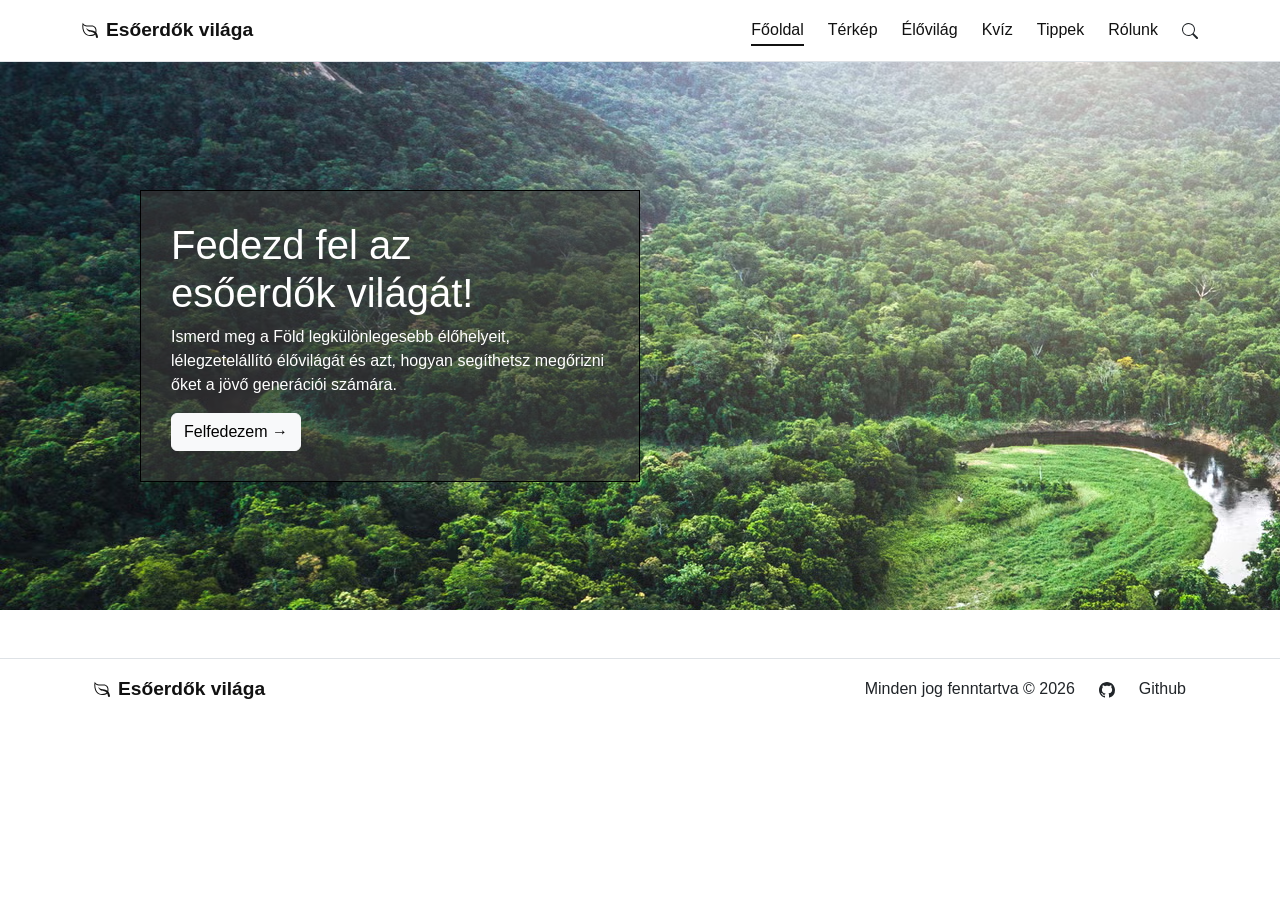
==== pages/elovilag.html @ c5bc5db4 "elovilag html létrehozása + header + footer" ====
<!DOCTYPE html>
<html lang="hu">

<head>
    <meta charset="UTF-8">
    <meta name="viewport" content="width=device-width, initial-scale=1.0">
    <title>Esőerdő project</title>
    <link rel="stylesheet" href="../css/bootstrap.min.css">
    <link rel="stylesheet" href="../css/style.css">

</head>

<body>
    <header class="border-bottom">
        <div class="container d-flex justify-content-between align-items-center py-3">
            <a href="#" class="logo d-flex align-items-center gap-2">
                <svg xmlns="http://www.w3.org/2000/svg" width="16" height="16" fill="currentColor" class="bi bi-leaf"
                    viewBox="0 0 16 16">
                    <path
                        d="M1.4 1.7c.216.289.65.84 1.725 1.274 1.093.44 2.884.774 5.834.528l.37-.023c1.823-.06 3.117.598 3.956 1.579C14.16 6.082 14.5 7.41 14.5 8.5c0 .58-.032 1.285-.229 1.997q.198.248.382.54c.756 1.2 1.19 2.563 1.348 3.966a1 1 0 0 1-1.98.198c-.13-.97-.397-1.913-.868-2.77C12.173 13.386 10.565 14 8 14c-1.854 0-3.32-.544-4.45-1.435-1.125-.887-1.89-2.095-2.391-3.383C.16 6.62.16 3.646.509 1.902L.73.806zm-.05 1.39c-.146 1.609-.008 3.809.74 5.728.457 1.17 1.13 2.213 2.079 2.961.942.744 2.185 1.22 3.83 1.221 2.588 0 3.91-.66 4.609-1.445-1.789-2.46-4.121-1.213-6.342-2.68-.74-.488-1.735-1.323-1.844-2.308-.023-.214.237-.274.38-.112 1.4 1.6 3.573 1.757 5.59 2.045 1.227.215 2.21.526 3.033 1.158.058-.39.075-.782.075-1.158 0-.91-.288-1.988-.975-2.792-.626-.732-1.622-1.281-3.167-1.229l-.316.02c-3.05.253-5.01-.08-6.291-.598a5.3 5.3 0 0 1-1.4-.811" />
                </svg>
                <span>Esőerdők világa</span>
            </a>

            <nav>
                <ul class="d-flex align-items-center gap-4 m-0 p-0">
                    <li><a href="../index.html" class="active">Főoldal</a></li>
                    <li><a href="#">Térkép</a></li>
                    <li><a href="#">Élővilág</a></li>
                    <li><a href="./pages/kviz.html">Kvíz</a></li>
                    <li><a href="#">Tippek</a></li>
                    <li><a href="#">Rólunk</a></li>
                    <li>
                        <svg xmlns="http://www.w3.org/2000/svg" width="16" height="16" fill="currentColor"
                            class="bi bi-search" viewBox="0 0 16 16">
                            <path
                                d="M11.742 10.344a6.5 6.5 0 1 0-1.397 1.398h-.001q.044.06.098.115l3.85 3.85a1 1 0 0 0 1.415-1.414l-3.85-3.85a1 1 0 0 0-.115-.1zM12 6.5a5.5 5.5 0 1 1-11 0 5.5 5.5 0 0 1 11 0" />
                        </svg>
                    </li>
                </ul>
            </nav>
        </div>
    </header>
    <main>
        <section class="hero mb-5">
            <div class="container">
                <div class="col-lg-6">
                    <h1>Fedezd fel az<br>esőerdők világát!</h1>
                    <p>
                        Ismerd meg a Föld legkülönlegesebb élőhelyeit, lélegzetelállító
                        élővilágát és azt, hogyan segíthetsz megőrizni őket a jövő generációi számára.
                    </p>
                    <a href="#" class="btn btn-light hero-btn">Felfedezem →</a>
                </div>
            </div>
        </section>
        
    </main>
    <footer class="border-top">
        <div class="container">
            <div class="container d-flex justify-content-between align-items-center py-3">
                <a href="#" class="logo d-flex align-items-center gap-2">
                    <svg xmlns="http://www.w3.org/2000/svg" width="16" height="16" fill="currentColor"
                        class="bi bi-leaf" viewBox="0 0 16 16">
                        <path
                            d="M1.4 1.7c.216.289.65.84 1.725 1.274 1.093.44 2.884.774 5.834.528l.37-.023c1.823-.06 3.117.598 3.956 1.579C14.16 6.082 14.5 7.41 14.5 8.5c0 .58-.032 1.285-.229 1.997q.198.248.382.54c.756 1.2 1.19 2.563 1.348 3.966a1 1 0 0 1-1.98.198c-.13-.97-.397-1.913-.868-2.77C12.173 13.386 10.565 14 8 14c-1.854 0-3.32-.544-4.45-1.435-1.125-.887-1.89-2.095-2.391-3.383C.16 6.62.16 3.646.509 1.902L.73.806zm-.05 1.39c-.146 1.609-.008 3.809.74 5.728.457 1.17 1.13 2.213 2.079 2.961.942.744 2.185 1.22 3.83 1.221 2.588 0 3.91-.66 4.609-1.445-1.789-2.46-4.121-1.213-6.342-2.68-.74-.488-1.735-1.323-1.844-2.308-.023-.214.237-.274.38-.112 1.4 1.6 3.573 1.757 5.59 2.045 1.227.215 2.21.526 3.033 1.158.058-.39.075-.782.075-1.158 0-.91-.288-1.988-.975-2.792-.626-.732-1.622-1.281-3.167-1.229l-.316.02c-3.05.253-5.01-.08-6.291-.598a5.3 5.3 0 0 1-1.4-.811" />
                    </svg>
                    <span>Esőerdők világa</span>
                </a>

                <nav>
                    <ul class="d-flex align-items-center gap-4 m-0 p-0">
                        <li>Minden jog fenntartva &copy; 2026</li>
                        <li><svg xmlns="http://www.w3.org/2000/svg" width="16" height="16" fill="currentColor"
                                class="bi bi-github" viewBox="0 0 16 16">
                                <path
                                    d="M8 0C3.58 0 0 3.58 0 8c0 3.54 2.29 6.53 5.47 7.59.4.07.55-.17.55-.38 0-.19-.01-.82-.01-1.49-2.01.37-2.53-.49-2.69-.94-.09-.23-.48-.94-.82-1.13-.28-.15-.68-.52-.01-.53.63-.01 1.08.58 1.23.82.72 1.21 1.87.87 2.33.66.07-.52.28-.87.51-1.07-1.78-.2-3.64-.89-3.64-3.95 0-.87.31-1.59.82-2.15-.08-.2-.36-1.02.08-2.12 0 0 .67-.21 2.2.82.64-.18 1.32-.27 2-.27s1.36.09 2 .27c1.53-1.04 2.2-.82 2.2-.82.44 1.1.16 1.92.08 2.12.51.56.82 1.27.82 2.15 0 3.07-1.87 3.75-3.65 3.95.29.25.54.73.54 1.48 0 1.07-.01 1.93-.01 2.2 0 .21.15.46.55.38A8.01 8.01 0 0 0 16 8c0-4.42-3.58-8-8-8" />
                            </svg></li>
                        <li>Github</li>
                    </ul>
                </nav>
            </div>
        </div>
    </footer>
    <script src="js/bootstrap.bundle.min.js"></script>
    <script src="js/script.js"></script>
</body>

</html>
---- css/style.css ----
body {
    font-family: 'Inter', sans-serif;
}

.logo {
    color: #111;
    font-size: larger;
    font-weight: 700;
    text-decoration: none;
}

header ul,
footer ul {
    list-style: none;
}

header nav a,
footer nav a {
    font-size: medium;
    padding-bottom: 6px;
    border-bottom: 2px solid transparent;
}

.card-body a,
header nav a,
footer nav a {
    text-decoration: none;
    color: #111;
}

header nav a.active,
header nav a:hover {
    border-bottom-color: #111;
}

.hero {
    background-image: url(../img/hero-bg.webp);
    padding: 10%;
    color: #fff;
}

.hero .col-lg-6 {
    background-color: rgba(58, 56, 56, 0.6);
    border: 1px solid black;
    padding: 3%;
}

.cards svg, .paw{
    height: 30px;
}

.card{
    height: 250px;
}


.about {
    padding: 90px 0;
}

.about-img {
    width: 280px;
    height: 280px;
    object-fit: cover;
}

.about h2 {
    font-weight: 700;
    color: #222;
    margin-bottom: 20px;
}

.about p {
    color: #555;
    font-size: 18px;
}
.btn-dark a {
  color: #fff;
  text-decoration: none;
}
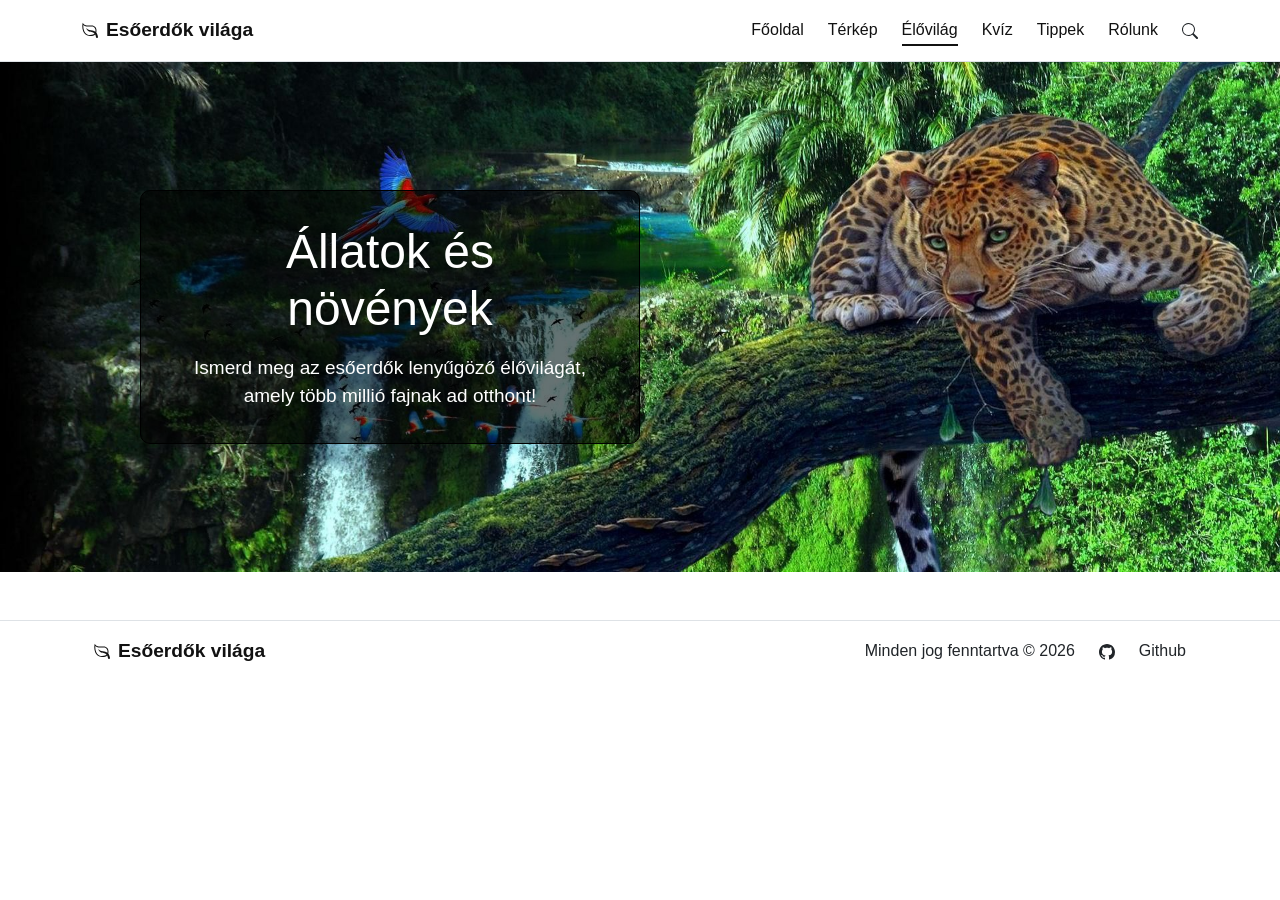
==== commit 656ec9c6: "elovilag hero elkeszítése" ====
--- a/pages/elovilag.html
+++ b/pages/elovilag.html
@@ -7,6 +7,7 @@
     <title>Esőerdő project</title>
     <link rel="stylesheet" href="../css/bootstrap.min.css">
     <link rel="stylesheet" href="../css/style.css">
+    <link rel="stylesheet" href="../css/elovilag.css">
 
 </head>
 
@@ -24,9 +25,9 @@
 
             <nav>
                 <ul class="d-flex align-items-center gap-4 m-0 p-0">
-                    <li><a href="../index.html" class="active">Főoldal</a></li>
+                    <li><a href="../index.html">Főoldal</a></li>
                     <li><a href="#">Térkép</a></li>
-                    <li><a href="#">Élővilág</a></li>
+                    <li><a href="#" class="active">Élővilág</a></li>
                     <li><a href="./pages/kviz.html">Kvíz</a></li>
                     <li><a href="#">Tippek</a></li>
                     <li><a href="#">Rólunk</a></li>
@@ -42,15 +43,13 @@
         </div>
     </header>
     <main>
-        <section class="hero mb-5">
+        <section class="hero text-center mb-5">
             <div class="container">
                 <div class="col-lg-6">
-                    <h1>Fedezd fel az<br>esőerdők világát!</h1>
+                    <h1>Állatok és növények</h1>
                     <p>
-                        Ismerd meg a Föld legkülönlegesebb élőhelyeit, lélegzetelállító
-                        élővilágát és azt, hogyan segíthetsz megőrizni őket a jövő generációi számára.
+                        Ismerd meg az esőerdők lenyűgöző élővilágát, amely több millió fajnak ad otthont!
                     </p>
-                    <a href="#" class="btn btn-light hero-btn">Felfedezem →</a>
                 </div>
             </div>
         </section>
--- a/css/elovilag.css
+++ b/css/elovilag.css
@@ -0,0 +1,22 @@
+.hero {
+  width: 100%;
+  background: url("../img/elovilag-bg.jpg") center / cover no-repeat;
+  display: flex;
+}
+
+.hero .col-lg-6 {
+  padding: 32px 40px;
+  background: rgba(0, 0, 0, 0.55);
+  border-radius: 10px;
+  color: #fff;
+}
+
+.hero h1 {
+  font-size: 48px;
+  margin-bottom: 16px;
+}
+
+.hero p {
+  font-size: 19px;
+  margin: 0;
+}
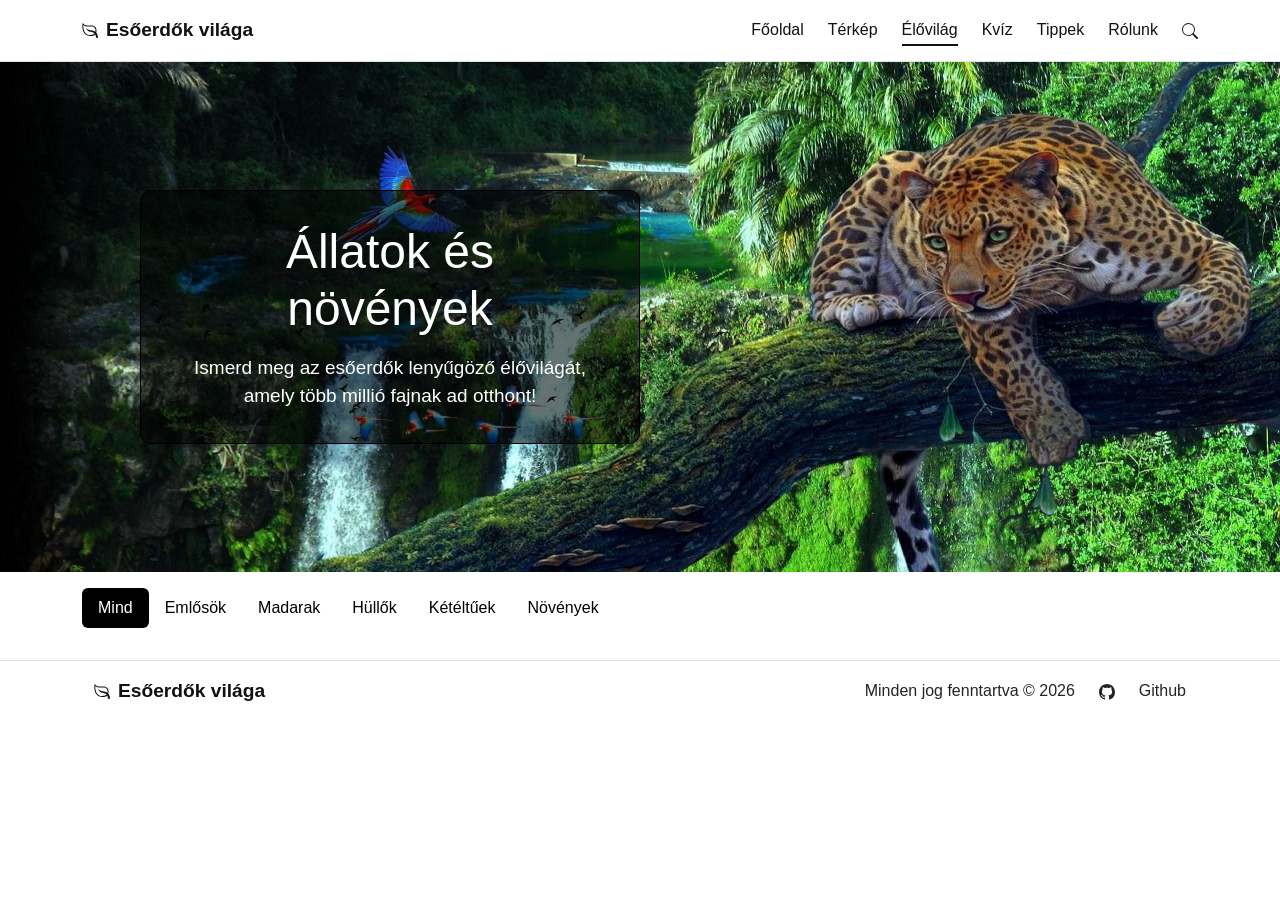
==== commit 92d829c3: "Képek + elovilag.js lista + elovilag.css card magasság beállítása" ====
--- a/pages/elovilag.html
+++ b/pages/elovilag.html
@@ -42,8 +42,8 @@
             </nav>
         </div>
     </header>
-    <main>
-        <section class="hero text-center mb-5">
+    <main class="mb-3">
+        <section class="hero text-center mb-3">
             <div class="container">
                 <div class="col-lg-6">
                     <h1>Állatok és növények</h1>
@@ -53,7 +53,33 @@
                 </div>
             </div>
         </section>
-        
+        <section class="allatLista mb-3">
+            <div class="container">
+                <ul class="nav nav-pills mb-3">
+                    <li class="nav-item">
+                        <a class="nav-link active">Mind</a>
+                    </li>
+                    <li class="nav-item">
+                        <a class="nav-link">Emlősök</a>
+                    </li>
+                    <li class="nav-item">
+                        <a class="nav-link">Madarak</a>
+                    </li>
+                    <li class="nav-item">
+                        <a class="nav-link">Hüllők</a>
+                    </li>
+                    <li class="nav-item">
+                        <a class="nav-link">Kétéltűek</a>
+                    </li>
+                    <li class="nav-item">
+                        <a class="nav-link">Növények</a>
+                    </li>
+                </ul>
+                <div class="cards d-flex flex-wrap gap-4 mb-3">
+                    
+                </div>
+            </div>
+        </section>
     </main>
     <footer class="border-top">
         <div class="container">
@@ -81,8 +107,8 @@
             </div>
         </div>
     </footer>
-    <script src="js/bootstrap.bundle.min.js"></script>
-    <script src="js/script.js"></script>
+    <script src="../js/bootstrap.bundle.min.js"></script>
+    <script src="../js/elovilag.js"></script>
 </body>
 
 </html>
--- a/css/elovilag.css
+++ b/css/elovilag.css
@@ -19,4 +19,26 @@
 .hero p {
   font-size: 19px;
   margin: 0;
+}
+.allatLista .nav-link {
+  color: #000;
+  cursor: pointer;
+}
+
+.allatLista .nav-link:hover {
+  color: #000;
+  background-color: #e9e9e9;
+}
+
+.allatLista .nav-link.active {
+  background-color: #000;
+  color: #fff;
+}
+
+.card{
+    height: 400px;
+}
+
+.card-img-top{
+    height: 200px;
 }
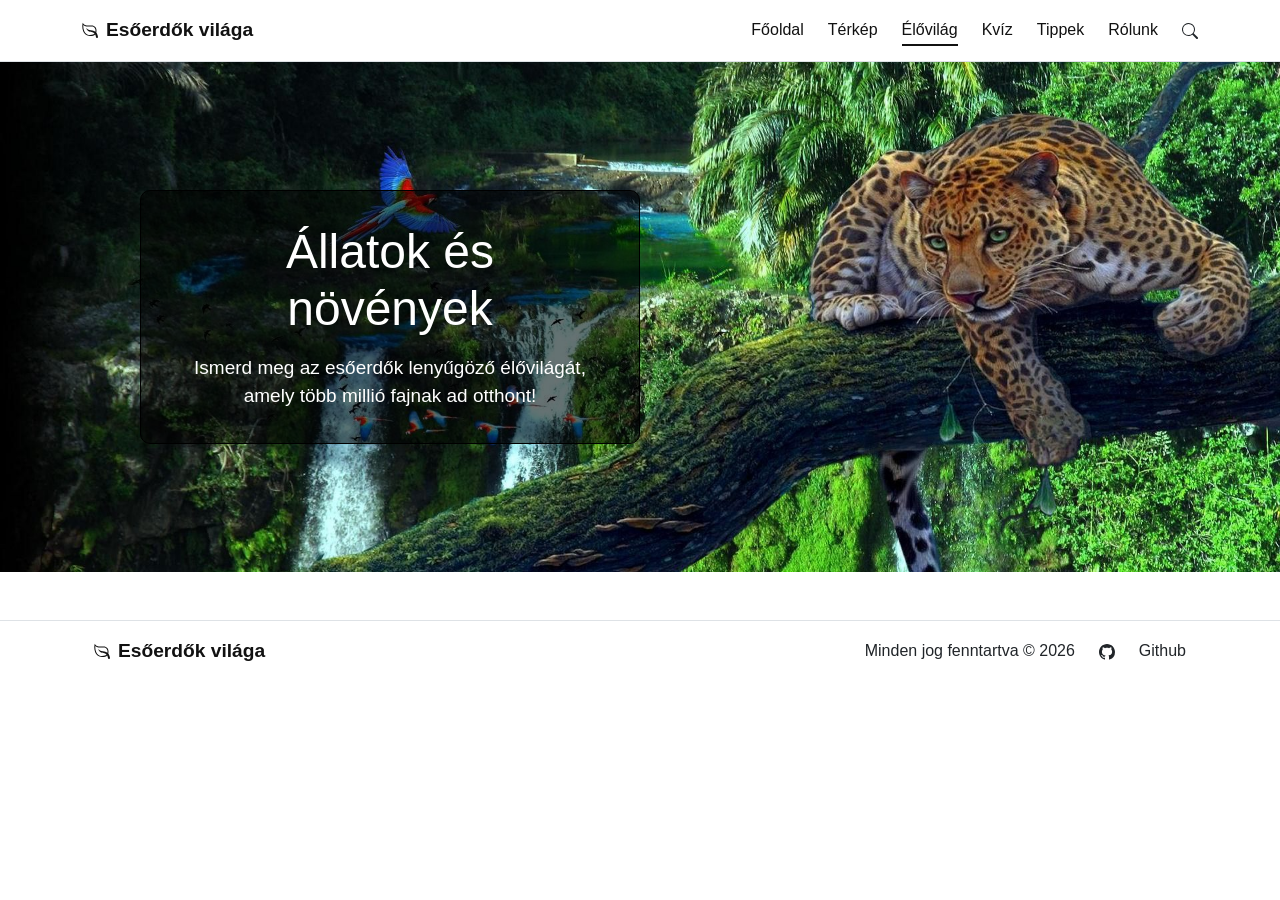
==== commit 8b0c5db9: "Térkép hero módosítás" ====
--- a/pages/elovilag.html
+++ b/pages/elovilag.html
@@ -26,11 +26,11 @@
             <nav>
                 <ul class="d-flex align-items-center gap-4 m-0 p-0">
                     <li><a href="../index.html">Főoldal</a></li>
-                    <li><a href="#">Térkép</a></li>
-                    <li><a href="#" class="active">Élővilág</a></li>
-                    <li><a href="./pages/kviz.html">Kvíz</a></li>
-                    <li><a href="#">Tippek</a></li>
-                    <li><a href="#">Rólunk</a></li>
+                    <li><a href="./terkep.html">Térkép</a></li>
+                    <li><a href="./elovilag.html" class="active">Élővilág</a></li>
+                    <li><a href="./kviz.html">Kvíz</a></li>
+                    <li><a href="./tippek.html">Tippek</a></li>
+                    <li><a href="./rolunk.html">Rólunk</a></li>
                     <li>
                         <svg xmlns="http://www.w3.org/2000/svg" width="16" height="16" fill="currentColor"
                             class="bi bi-search" viewBox="0 0 16 16">
@@ -42,8 +42,8 @@
             </nav>
         </div>
     </header>
-    <main class="mb-3">
-        <section class="hero text-center mb-3">
+    <main>
+        <section class="hero text-center mb-5">
             <div class="container">
                 <div class="col-lg-6">
                     <h1>Állatok és növények</h1>
@@ -53,33 +53,7 @@
                 </div>
             </div>
         </section>
-        <section class="allatLista mb-3">
-            <div class="container">
-                <ul class="nav nav-pills mb-3">
-                    <li class="nav-item">
-                        <a class="nav-link active">Mind</a>
-                    </li>
-                    <li class="nav-item">
-                        <a class="nav-link">Emlősök</a>
-                    </li>
-                    <li class="nav-item">
-                        <a class="nav-link">Madarak</a>
-                    </li>
-                    <li class="nav-item">
-                        <a class="nav-link">Hüllők</a>
-                    </li>
-                    <li class="nav-item">
-                        <a class="nav-link">Kétéltűek</a>
-                    </li>
-                    <li class="nav-item">
-                        <a class="nav-link">Növények</a>
-                    </li>
-                </ul>
-                <div class="cards d-flex flex-wrap gap-4 mb-3">
-                    
-                </div>
-            </div>
-        </section>
+        
     </main>
     <footer class="border-top">
         <div class="container">
@@ -107,8 +81,8 @@
             </div>
         </div>
     </footer>
-    <script src="../js/bootstrap.bundle.min.js"></script>
-    <script src="../js/elovilag.js"></script>
+    <script src="js/bootstrap.bundle.min.js"></script>
+    <script src="js/script.js"></script>
 </body>
 
 </html>
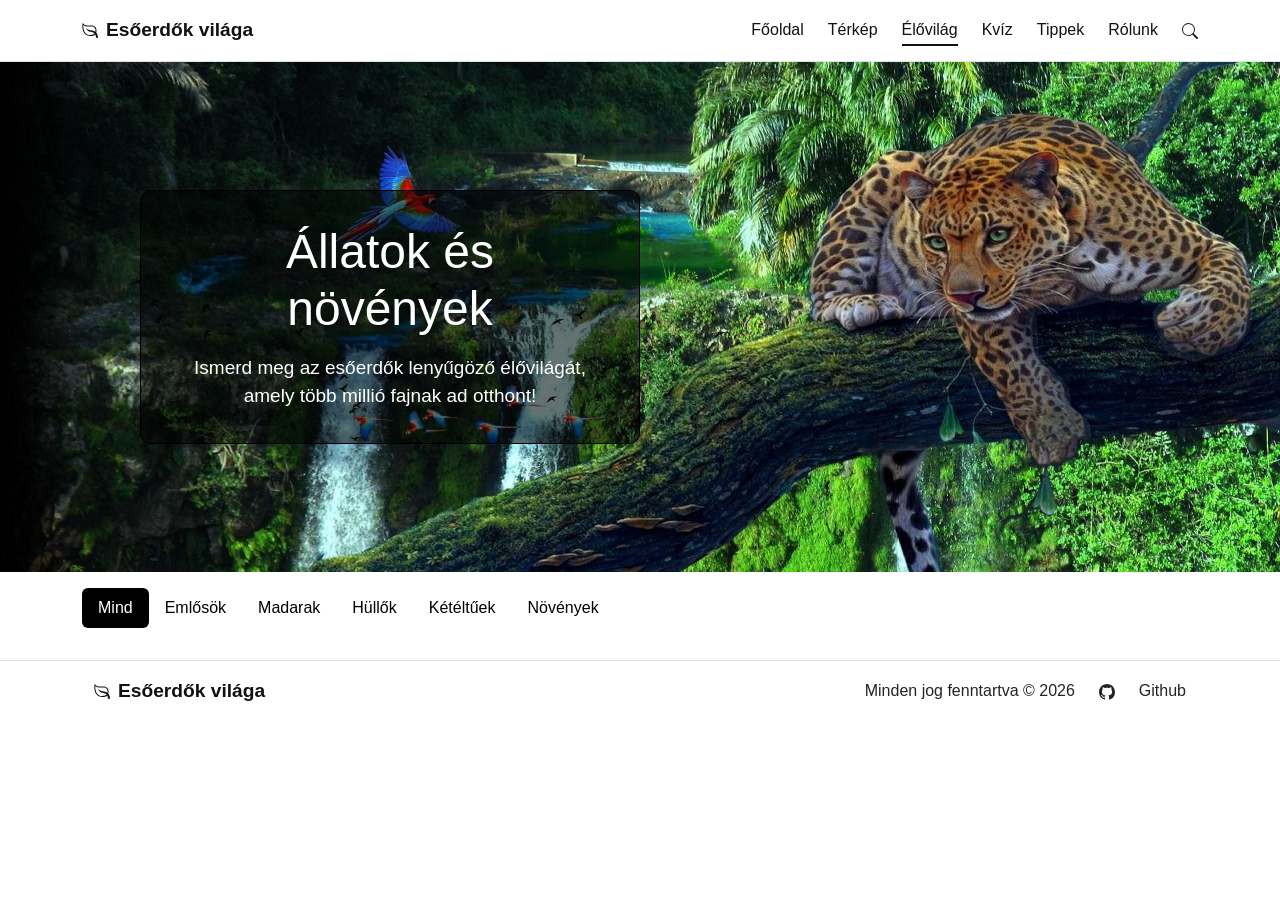
==== commit 0f3b72dc: "Merge branch 'main' of https://github.com/BAJNOKDANI/Esoerdok-vilaga" ====
--- a/pages/elovilag.html
+++ b/pages/elovilag.html
@@ -42,8 +42,8 @@
             </nav>
         </div>
     </header>
-    <main>
-        <section class="hero text-center mb-5">
+    <main class="mb-3">
+        <section class="hero text-center mb-3">
             <div class="container">
                 <div class="col-lg-6">
                     <h1>Állatok és növények</h1>
@@ -53,7 +53,33 @@
                 </div>
             </div>
         </section>
-        
+        <section class="allatLista mb-3">
+            <div class="container">
+                <ul class="nav nav-pills mb-3">
+                    <li class="nav-item">
+                        <a class="nav-link active">Mind</a>
+                    </li>
+                    <li class="nav-item">
+                        <a class="nav-link">Emlősök</a>
+                    </li>
+                    <li class="nav-item">
+                        <a class="nav-link">Madarak</a>
+                    </li>
+                    <li class="nav-item">
+                        <a class="nav-link">Hüllők</a>
+                    </li>
+                    <li class="nav-item">
+                        <a class="nav-link">Kétéltűek</a>
+                    </li>
+                    <li class="nav-item">
+                        <a class="nav-link">Növények</a>
+                    </li>
+                </ul>
+                <div class="cards d-flex flex-wrap gap-4 mb-3">
+                    
+                </div>
+            </div>
+        </section>
     </main>
     <footer class="border-top">
         <div class="container">
@@ -81,8 +107,8 @@
             </div>
         </div>
     </footer>
-    <script src="js/bootstrap.bundle.min.js"></script>
-    <script src="js/script.js"></script>
+    <script src="../js/bootstrap.bundle.min.js"></script>
+    <script src="../js/elovilag.js"></script>
 </body>
 
 </html>
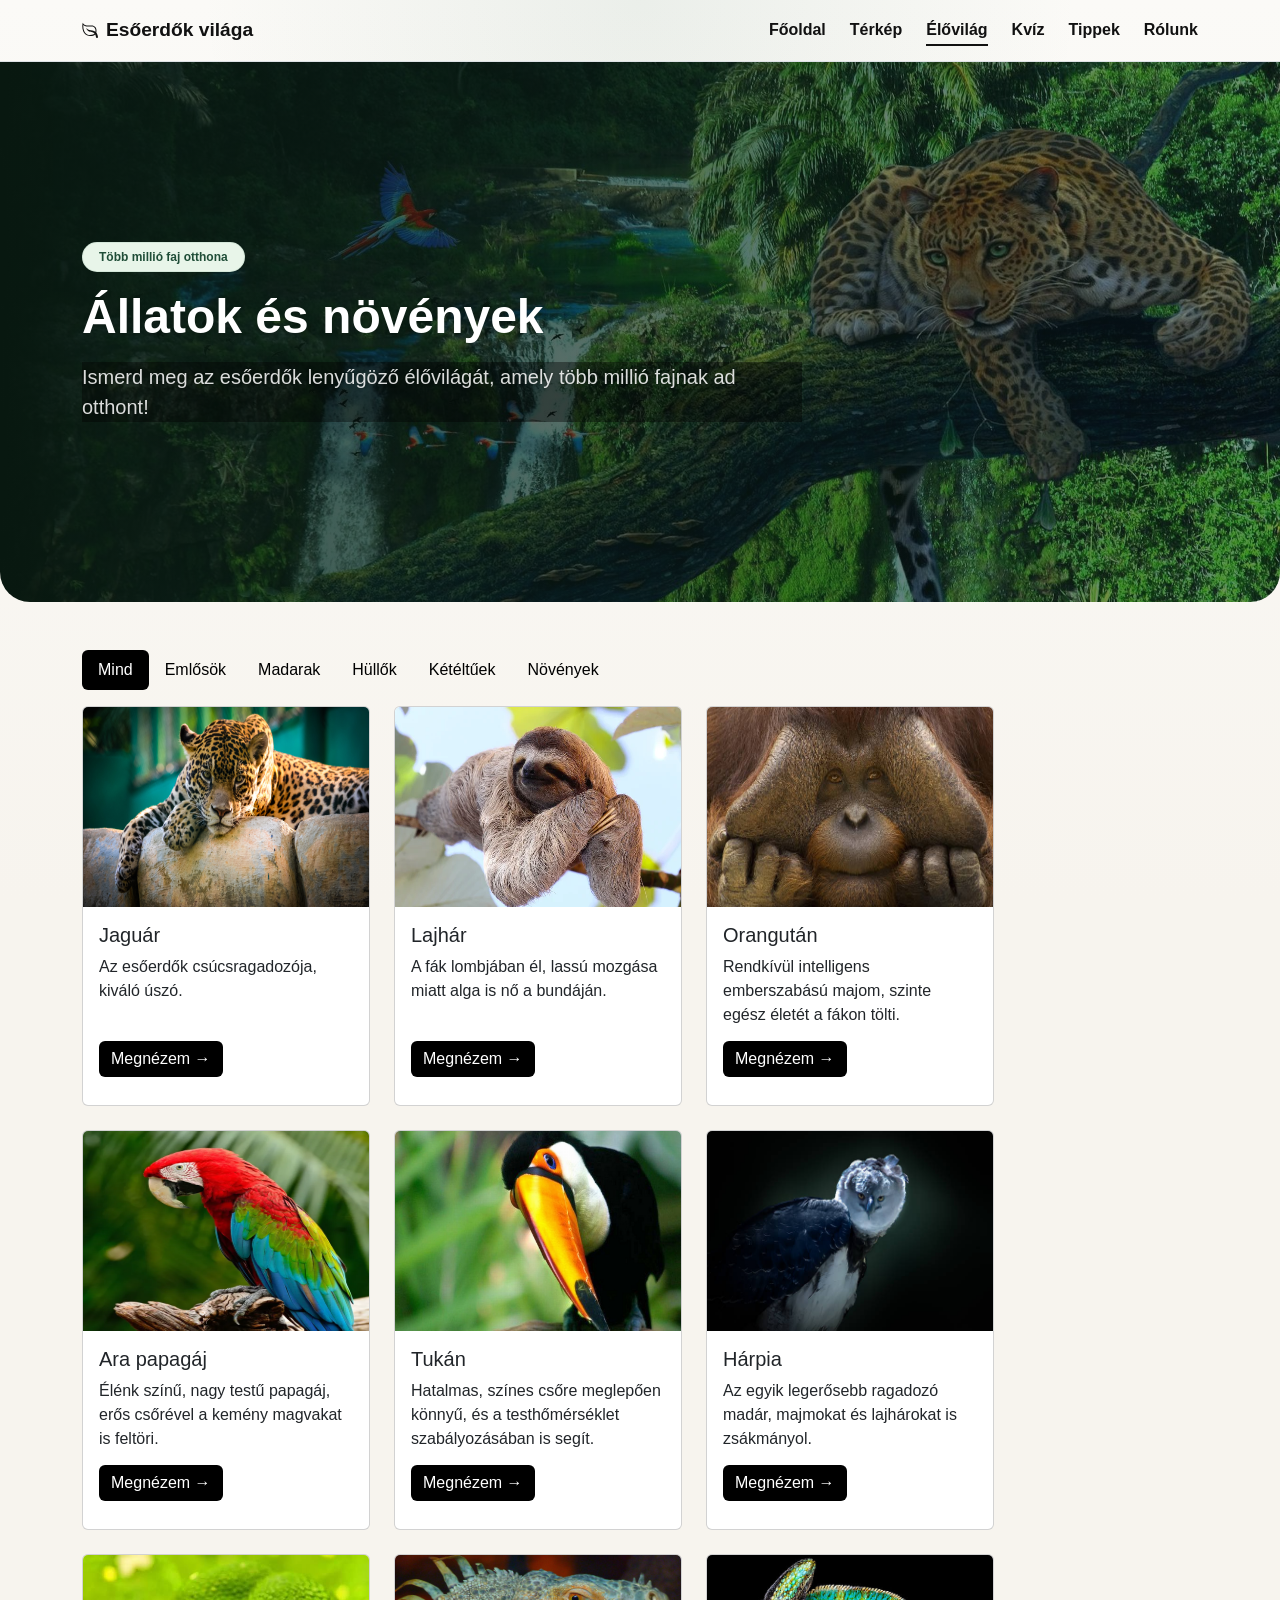
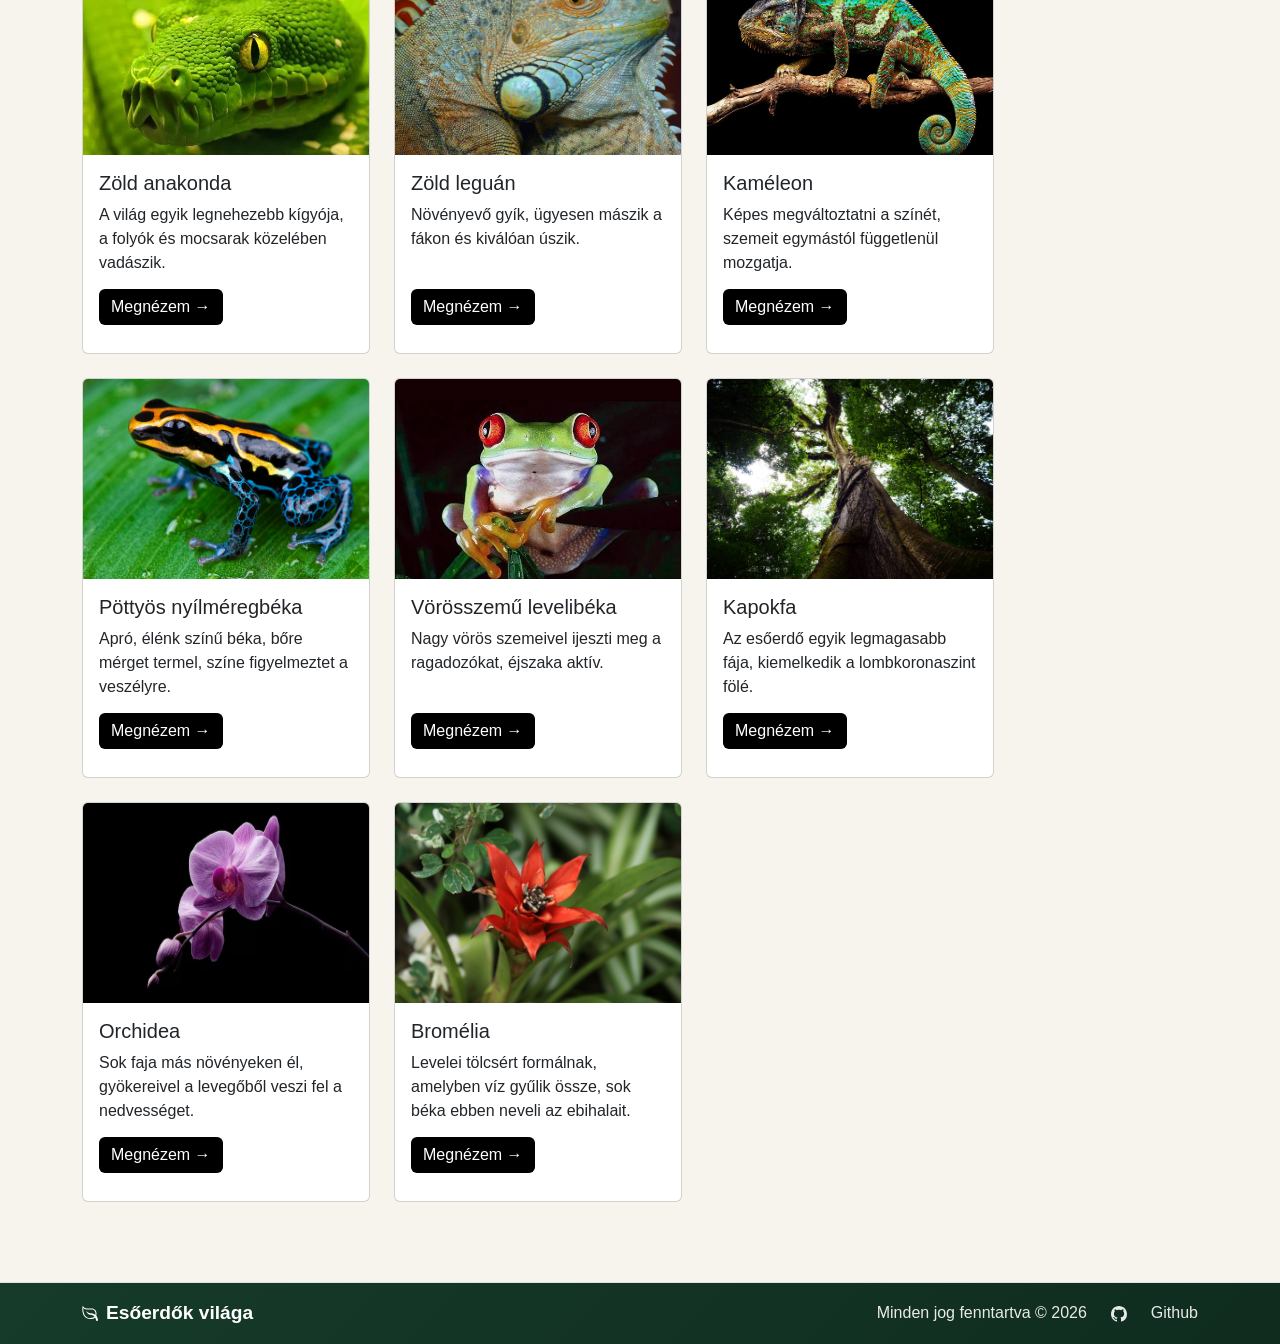
==== commit f7e000a2: "navbar, hero és footer egységesítése globálisan" ====
--- a/pages/elovilag.html
+++ b/pages/elovilag.html
@@ -31,29 +31,25 @@
                     <li><a href="./kviz.html">Kvíz</a></li>
                     <li><a href="./tippek.html">Tippek</a></li>
                     <li><a href="./rolunk.html">Rólunk</a></li>
-                    <li>
-                        <svg xmlns="http://www.w3.org/2000/svg" width="16" height="16" fill="currentColor"
-                            class="bi bi-search" viewBox="0 0 16 16">
-                            <path
-                                d="M11.742 10.344a6.5 6.5 0 1 0-1.397 1.398h-.001q.044.06.098.115l3.85 3.85a1 1 0 0 0 1.415-1.414l-3.85-3.85a1 1 0 0 0-.115-.1zM12 6.5a5.5 5.5 0 1 1-11 0 5.5 5.5 0 0 1 11 0" />
-                        </svg>
-                    </li>
                 </ul>
             </nav>
         </div>
     </header>
     <main class="mb-3">
-        <section class="hero text-center mb-3">
-            <div class="container">
-                <div class="col-lg-6">
-                    <h1>Állatok és növények</h1>
-                    <p>
-                        Ismerd meg az esőerdők lenyűgöző élővilágát, amely több millió fajnak ad otthont!
-                    </p>
+        <section class="hero">
+            <div class="container hero-content">
+                <div class="row align-items-center">
+                    <div class="col-lg-8">
+                        <span class="badge hero-badge rounded-pill px-3 py-2 mb-3">Több millió faj otthona</span>
+                        <h1 class="display-5 fw-bold mb-3">Állatok és növények</h1>
+                        <p class="lead subtitle mb-0">
+                            Ismerd meg az esőerdők lenyűgöző élővilágát, amely több millió fajnak ad otthont!
+                        </p>
+                    </div>
                 </div>
             </div>
         </section>
-        <section class="allatLista mb-3">
+        <section class="allatLista py-5">
             <div class="container">
                 <ul class="nav nav-pills mb-3">
                     <li class="nav-item">
@@ -82,29 +78,27 @@
         </section>
     </main>
     <footer class="border-top">
-        <div class="container">
-            <div class="container d-flex justify-content-between align-items-center py-3">
-                <a href="#" class="logo d-flex align-items-center gap-2">
-                    <svg xmlns="http://www.w3.org/2000/svg" width="16" height="16" fill="currentColor"
-                        class="bi bi-leaf" viewBox="0 0 16 16">
-                        <path
-                            d="M1.4 1.7c.216.289.65.84 1.725 1.274 1.093.44 2.884.774 5.834.528l.37-.023c1.823-.06 3.117.598 3.956 1.579C14.16 6.082 14.5 7.41 14.5 8.5c0 .58-.032 1.285-.229 1.997q.198.248.382.54c.756 1.2 1.19 2.563 1.348 3.966a1 1 0 0 1-1.98.198c-.13-.97-.397-1.913-.868-2.77C12.173 13.386 10.565 14 8 14c-1.854 0-3.32-.544-4.45-1.435-1.125-.887-1.89-2.095-2.391-3.383C.16 6.62.16 3.646.509 1.902L.73.806zm-.05 1.39c-.146 1.609-.008 3.809.74 5.728.457 1.17 1.13 2.213 2.079 2.961.942.744 2.185 1.22 3.83 1.221 2.588 0 3.91-.66 4.609-1.445-1.789-2.46-4.121-1.213-6.342-2.68-.74-.488-1.735-1.323-1.844-2.308-.023-.214.237-.274.38-.112 1.4 1.6 3.573 1.757 5.59 2.045 1.227.215 2.21.526 3.033 1.158.058-.39.075-.782.075-1.158 0-.91-.288-1.988-.975-2.792-.626-.732-1.622-1.281-3.167-1.229l-.316.02c-3.05.253-5.01-.08-6.291-.598a5.3 5.3 0 0 1-1.4-.811" />
-                    </svg>
-                    <span>Esőerdők világa</span>
-                </a>
+        <div class="container d-flex justify-content-between align-items-center py-3">
+            <a href="#" class="logo d-flex align-items-center gap-2">
+                <svg xmlns="http://www.w3.org/2000/svg" width="16" height="16" fill="currentColor"
+                    class="bi bi-leaf" viewBox="0 0 16 16">
+                    <path
+                        d="M1.4 1.7c.216.289.65.84 1.725 1.274 1.093.44 2.884.774 5.834.528l.37-.023c1.823-.06 3.117.598 3.956 1.579C14.16 6.082 14.5 7.41 14.5 8.5c0 .58-.032 1.285-.229 1.997q.198.248.382.54c.756 1.2 1.19 2.563 1.348 3.966a1 1 0 0 1-1.98.198c-.13-.97-.397-1.913-.868-2.77C12.173 13.386 10.565 14 8 14c-1.854 0-3.32-.544-4.45-1.435-1.125-.887-1.89-2.095-2.391-3.383C.16 6.62.16 3.646.509 1.902L.73.806zm-.05 1.39c-.146 1.609-.008 3.809.74 5.728.457 1.17 1.13 2.213 2.079 2.961.942.744 2.185 1.22 3.83 1.221 2.588 0 3.91-.66 4.609-1.445-1.789-2.46-4.121-1.213-6.342-2.68-.74-.488-1.735-1.323-1.844-2.308-.023-.214.237-.274.38-.112 1.4 1.6 3.573 1.757 5.59 2.045 1.227.215 2.21.526 3.033 1.158.058-.39.075-.782.075-1.158 0-.91-.288-1.988-.975-2.792-.626-.732-1.622-1.281-3.167-1.229l-.316.02c-3.05.253-5.01-.08-6.291-.598a5.3 5.3 0 0 1-1.4-.811" />
+                </svg>
+                <span>Esőerdők világa</span>
+            </a>
 
-                <nav>
-                    <ul class="d-flex align-items-center gap-4 m-0 p-0">
-                        <li>Minden jog fenntartva &copy; 2026</li>
-                        <li><svg xmlns="http://www.w3.org/2000/svg" width="16" height="16" fill="currentColor"
-                                class="bi bi-github" viewBox="0 0 16 16">
-                                <path
-                                    d="M8 0C3.58 0 0 3.58 0 8c0 3.54 2.29 6.53 5.47 7.59.4.07.55-.17.55-.38 0-.19-.01-.82-.01-1.49-2.01.37-2.53-.49-2.69-.94-.09-.23-.48-.94-.82-1.13-.28-.15-.68-.52-.01-.53.63-.01 1.08.58 1.23.82.72 1.21 1.87.87 2.33.66.07-.52.28-.87.51-1.07-1.78-.2-3.64-.89-3.64-3.95 0-.87.31-1.59.82-2.15-.08-.2-.36-1.02.08-2.12 0 0 .67-.21 2.2.82.64-.18 1.32-.27 2-.27s1.36.09 2 .27c1.53-1.04 2.2-.82 2.2-.82.44 1.1.16 1.92.08 2.12.51.56.82 1.27.82 2.15 0 3.07-1.87 3.75-3.65 3.95.29.25.54.73.54 1.48 0 1.07-.01 1.93-.01 2.2 0 .21.15.46.55.38A8.01 8.01 0 0 0 16 8c0-4.42-3.58-8-8-8" />
-                            </svg></li>
-                        <li>Github</li>
-                    </ul>
-                </nav>
-            </div>
+            <nav>
+                <ul class="d-flex align-items-center gap-4 m-0 p-0">
+                    <li>Minden jog fenntartva &copy; 2026</li>
+                    <li><svg xmlns="http://www.w3.org/2000/svg" width="16" height="16" fill="currentColor"
+                            class="bi bi-github" viewBox="0 0 16 16">
+                            <path
+                                d="M8 0C3.58 0 0 3.58 0 8c0 3.54 2.29 6.53 5.47 7.59.4.07.55-.17.55-.38 0-.19-.01-.82-.01-1.49-2.01.37-2.53-.49-2.69-.94-.09-.23-.48-.94-.82-1.13-.28-.15-.68-.52-.01-.53.63-.01 1.08.58 1.23.82.72 1.21 1.87.87 2.33.66.07-.52.28-.87.51-1.07-1.78-.2-3.64-.89-3.64-3.95 0-.87.31-1.59.82-2.15-.08-.2-.36-1.02.08-2.12 0 0 .67-.21 2.2.82.64-.18 1.32-.27 2-.27s1.36.09 2 .27c1.53-1.04 2.2-.82 2.2-.82.44 1.1.16 1.92.08 2.12.51.56.82 1.27.82 2.15 0 3.07-1.87 3.75-3.65 3.95.29.25.54.73.54 1.48 0 1.07-.01 1.93-.01 2.2 0 .21.15.46.55.38A8.01 8.01 0 0 0 16 8c0-4.42-3.58-8-8-8" />
+                        </svg></li>
+                    <li>Github</li>
+                </ul>
+            </nav>
         </div>
     </footer>
     <script src="../js/bootstrap.bundle.min.js"></script>
--- a/css/style.css
+++ b/css/style.css
@@ -1,5 +1,13 @@
+:root {
+    --hero-overlay: linear-gradient(90deg, rgba(10, 30, 20, .80), rgba(10, 30, 20, .45));
+}
+
 body {
     font-family: 'Inter', sans-serif;
+    background:
+        radial-gradient(circle at top, rgba(45, 106, 79, .08), transparent 40%) 0 0 / 100% 100vh no-repeat,
+        linear-gradient(180deg, #fbfaf7 0%, #f7f4ee 100%) 0 0 / 100% 100vh no-repeat,
+        #f7f4ee;
 }
 
 .logo {
@@ -22,10 +30,13 @@
 }
 
 .card-body a,
-header nav a,
-footer nav a {
+header nav a {
     text-decoration: none;
     color: #111;
+}
+
+header nav a {
+    font-weight: 700;
 }
 
 header nav a.active,
@@ -34,22 +45,62 @@
 }
 
 .hero {
-    background-image: url(../img/hero-bg.webp);
-    padding: 10%;
+    position: relative;
+    overflow: hidden;
+    display: flex;
+    align-items: center;
+    min-height: 60vh;
+    border-radius: 0 0 30px 30px;
     color: #fff;
+    background-color: #444;
+    background-image: var(--hero-overlay), url("../img/hero-bg.webp");
+    background-position: center;
+    background-size: cover;
+    background-repeat: no-repeat;
 }
 
-.hero .col-lg-6 {
-    background-color: rgba(58, 56, 56, 0.6);
-    border: 1px solid black;
-    padding: 3%;
+.hero::after {
+    content: "";
+    position: absolute;
+    inset: auto -10% -55% auto;
+    width: 340px;
+    height: 340px;
+    background: radial-gradient(circle, rgba(255, 255, 255, .10), transparent 70%);
+    border-radius: 50%;
+    pointer-events: none;
 }
 
-.cards svg, .paw{
+.hero-content {
+    position: relative;
+    z-index: 1;
+    padding-top: 4.25rem;
+    padding-bottom: 4.25rem;
+}
+
+.hero h1 {
+    text-shadow: 0 2px 5px rgba(0, 0, 0, 0.2);
+}
+
+.hero .subtitle {
+    max-width: 720px;
+    color: rgba(255, 255, 255, .85);
+    font-weight: 500;
+    text-shadow: 0 1px 3px rgba(0, 0, 0, 0.2);
+    background-color: rgba(0, 0, 0, 0.4);
+}
+
+.hero-badge {
+    background: #e8f5e9;
+    color: #1f4d37;
+    border: 1px solid rgba(45, 106, 79, .10);
+}
+
+.cards svg,
+.paw {
     height: 30px;
 }
 
-.card{
+.card {
     height: 250px;
 }
 
@@ -74,7 +125,19 @@
     color: #555;
     font-size: 18px;
 }
+
 .btn-dark a {
-  color: #fff;
-  text-decoration: none;
+    color: #fff;
+    text-decoration: none;
+}
+
+footer {
+    background: linear-gradient(135deg, #163b2a, #0f2c1f);
+    color: rgba(255, 255, 255, .9);
+}
+
+footer .logo,
+footer nav a {
+    color: #fff;
+    text-decoration: none;
 }
--- a/css/elovilag.css
+++ b/css/elovilag.css
@@ -1,44 +1,35 @@
 .hero {
-  width: 100%;
-  background: url("../img/elovilag-bg.jpg") center / cover no-repeat;
-  display: flex;
+    background-image: var(--hero-overlay), url("../img/elovilag-bg.jpg");
 }
 
-.hero .col-lg-6 {
-  padding: 32px 40px;
-  background: rgba(0, 0, 0, 0.55);
-  border-radius: 10px;
-  color: #fff;
+.allatLista .nav-link, .card .btn-primary {
+    color: #000;
+    cursor: pointer;
 }
 
-.hero h1 {
-  font-size: 48px;
-  margin-bottom: 16px;
+.allatLista .nav-link:hover{
+    color: #000;
+    background-color: #e9e9e9;
 }
 
-.hero p {
-  font-size: 19px;
-  margin: 0;
-}
-.allatLista .nav-link {
-  color: #000;
-  cursor: pointer;
+.allatLista .nav-link.active, .card .btn-primary   {
+    background-color: #000;
+    color: #fff;
 }
 
-.allatLista .nav-link:hover {
-  color: #000;
-  background-color: #e9e9e9;
+.card .btn-primary  {
+    border: none;
+    margin-bottom: 0;
 }
 
-.allatLista .nav-link.active {
-  background-color: #000;
-  color: #fff;
-}
-
-.card{
+.card {
     height: 400px;
 }
 
-.card-img-top{
+.card-img-top {
     height: 200px;
+}
+
+.card-text{
+    height: 70px;
 }
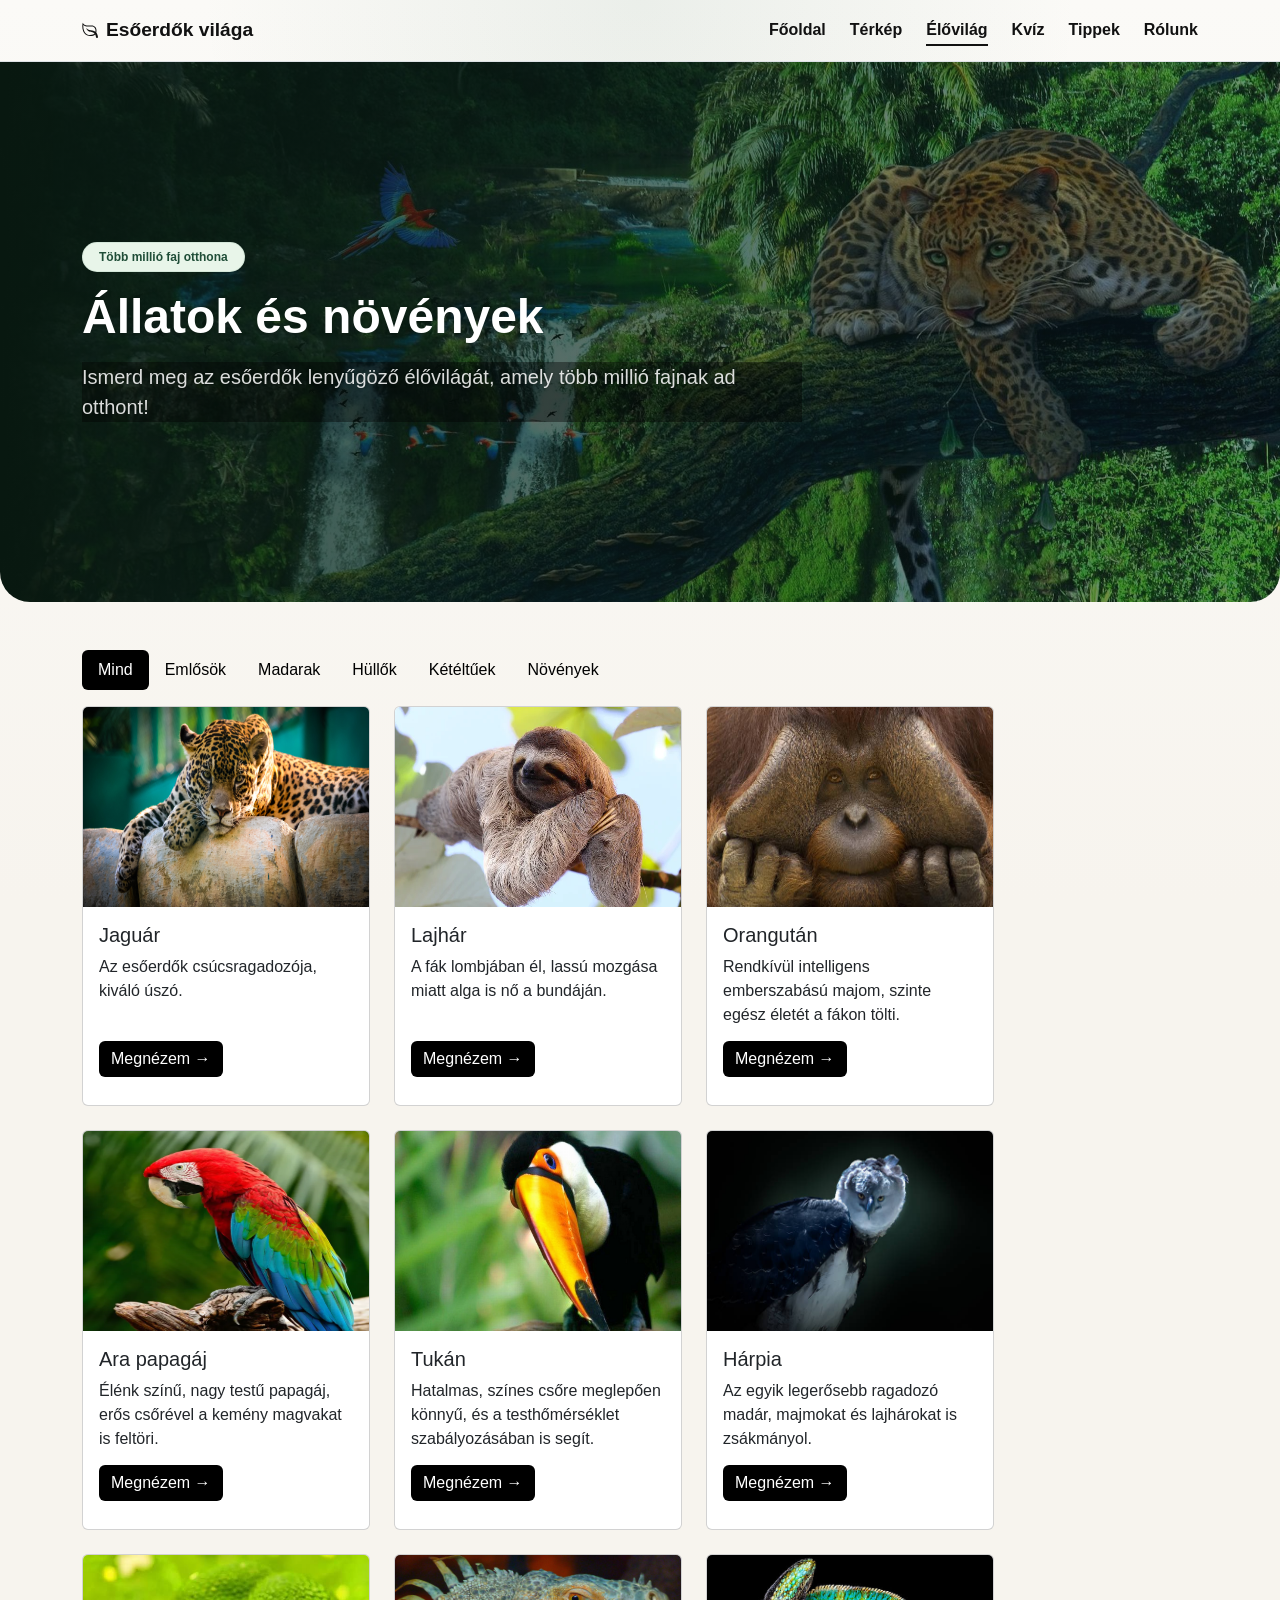
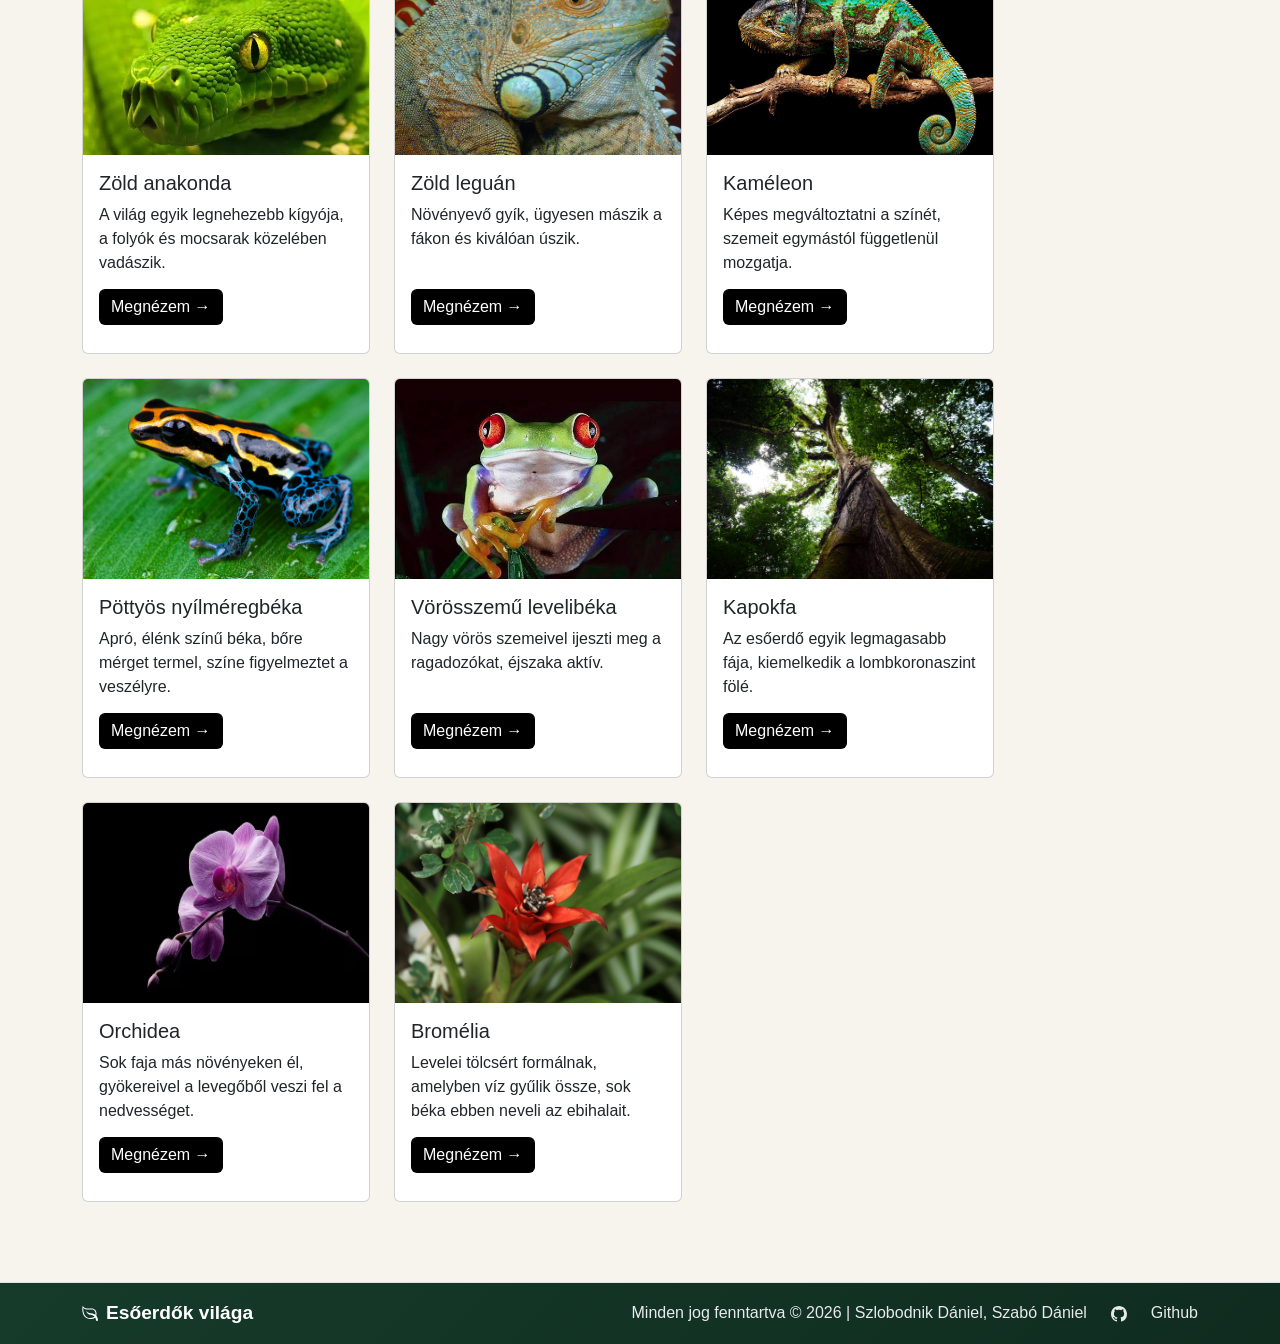
==== commit 4df9d171: "nevek hozzaadassa a footerben" ====
--- a/pages/elovilag.html
+++ b/pages/elovilag.html
@@ -90,7 +90,7 @@
 
             <nav>
                 <ul class="d-flex align-items-center gap-4 m-0 p-0">
-                    <li>Minden jog fenntartva &copy; 2026</li>
+                    <li>Minden jog fenntartva &copy; 2026 | Szlobodnik Dániel, Szabó Dániel</li>
                     <li><svg xmlns="http://www.w3.org/2000/svg" width="16" height="16" fill="currentColor"
                             class="bi bi-github" viewBox="0 0 16 16">
                             <path
